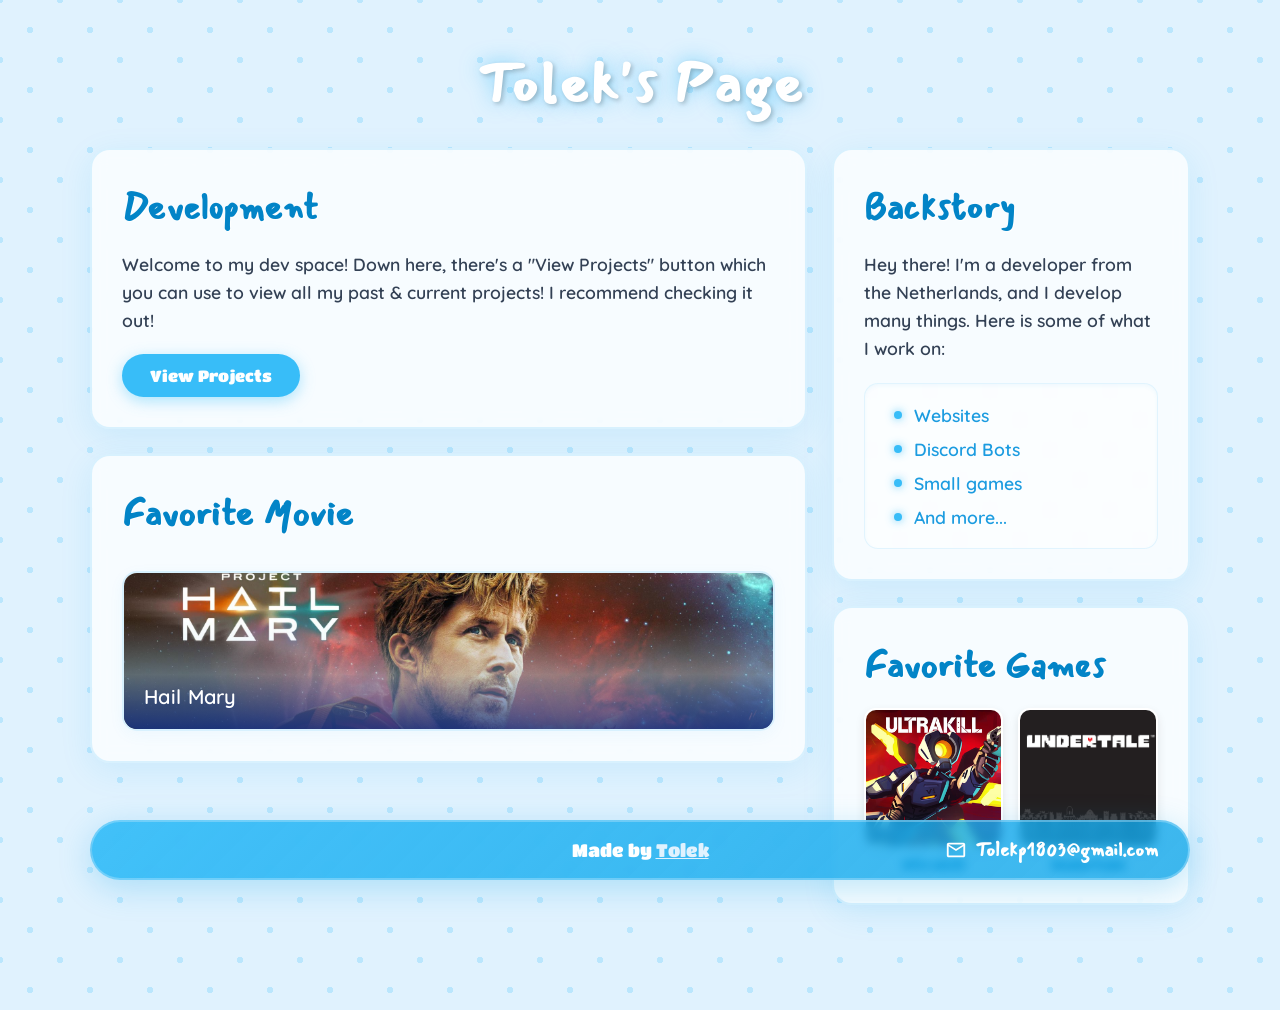
==== index.html @ 04c0edc6 "Publishing version 1 of the website" ====
<!DOCTYPE html>
<html lang="en">
<head>
    <meta charset="UTF-8">
    <meta name="viewport" content="width=device-width, initial-scale=1.0">
    <title>Tolek | Home</title>
    
    <link rel="preconnect" href="https://fonts.googleapis.com">
    <link rel="preconnect" href="https://fonts.gstatic.com" crossorigin>
    <link href="https://fonts.googleapis.com/css2?family=Titan+One&family=Mansalva&family=Quicksand:wght@400;600&display=swap" rel="stylesheet">
    <link rel="icon" type="image/x-icon" href="/assets/images/favicon.ico">
    <link rel="stylesheet" href="assets/stylesheets/styles.css">
</head>
<body>

    <header>
        <h1 class="title">Tolek's Page</h1>
    </header>

    <main class="container">
        
        <div class="main-content">
            <section class="card">
                <h2>Development</h2>
                <p>Welcome to my dev space! Down here, there's a "View Projects" button which you can use to view all my past & current projects! I recommend checking it out!</p>
                <a href="/projects" class="btn-projects">View Projects</a>
            </section>

            <section class="card movies-section">
                <h2>Favorite Movie</h2>
                <div class="movies-banners-list">
                    
                    <div class="gallery-item movie-banner-style">
                        <img style="cursor: default;" src="/assets/images/hailmary.jpg">
                        <div class="gallery-overlay">
                            <span>Hail Mary</span>
                        </div>
                    </div>

                </div>
            </section>
        </div>

        <aside class="sidebar">
            <section class="card">
                <h2>Backstory</h2>
                <p>Hey there! I'm a developer from the Netherlands, and I develop many things. Here is some of what I work on:</p>
                <div class="skills-wrapper">
                    <ul class="skills-list">
                        <li>Websites</li>
                        <li>Discord Bots</li>
                        <li>Small games</li>
                        <li>And more...</li>
                    </ul>
                </div>         
            </section>

            <section class="card games-section">
                <h2>Favorite Games</h2>
                <div class="games-grid">
                    <div class="game-item">
                        <img src="/assets/images/ultrakill.ico" alt="Ultrakill">
                        <a href="https://store.steampowered.com/app/1229490/ULTRAKILL/" class="game-link">Ultrakill</a>
                    </div>
                    <div class="game-item">
                        <img src="/assets/images/undertale.png" alt="Undertale">
                        <a href="https://store.steampowered.com/app/391540/Undertale/" class="game-link">Undertale</a>
                    </div>
                </div>
            </section>
        </aside>

    </main>

    <footer>
        <div class="footer-container">
            <div class="center">
                Made by <a href="https://sophies-portfolio.carrd.co/" target="_blank">Tolek</a>
            </div>
            <div class="right">
                <span class="material-symbols--mail-outline"></span>
                <a class="a-contact" href="mailto:tolekp1803@gmail.com">Tolekp1803@gmail.com</a>
            </div>
        </div>
    </footer>
<audio id="bg-music" loop>
    <source src="/assets/music/peak.mp3" type="audio/mpeg">
</audio>

<script>
document.addEventListener("DOMContentLoaded", () => {
    const music = document.getElementById("bg-music");
    music.volume = 0.5;

    const savedTime = localStorage.getItem("music_timestamp");
    if (savedTime) {
        music.currentTime = parseFloat(savedTime);
    }

    setInterval(() => {
        if (!music.paused) {
            localStorage.setItem("music_timestamp", music.currentTime);
        }
    }, 1000);

    music.play().catch(() => {
        const startAudioOnInteraction = () => {
            music.play();
            document.removeEventListener("click", startAudioOnInteraction);
            document.removeEventListener("keydown", startAudioOnInteraction);
        };

        document.addEventListener("click", startAudioOnInteraction);
        document.addEventListener("keydown", startAudioOnInteraction);
    });

    window.addEventListener("beforeunload", () => {
        localStorage.setItem("music_timestamp", music.currentTime);
    });
});
</script>

</body>
</html>
---- assets/stylesheets/styles.css ----
* {
    box-sizing: border-box;
    margin: 0;
    padding: 0;
    cursor: default;
}


body {
    background-color: #e0f2fe;
    background-image: radial-gradient(#bae6fd 3px, transparent 3px), radial-gradient(#bae6fd 3px, #e0f2fe 3px);
    background-size: 60px 60px;
    background-position: 0 0, 30px 30px;
    font-family: "Quicksand", sans-serif;
    color: #1e3a8a;
    min-height: 100vh;
    display: flex;
    flex-direction: column;
    padding-bottom: 80px;
    animation: floatBackground 1.5s linear infinite;
}

@keyframes floatBackground {
    from { background-position: 0 0, 30px 30px; }
    to { background-position: 60px 60px, 90px 90px; }
}

header {
    position: relative;
    padding: 40px 20px 20px 20px;
    text-align: center;
}

.title {
    font-family: "Mansalva", sans-serif;
    font-size: 3.5rem;
    color: #fff;
    text-shadow: 2px 2px 4px rgba(0, 0, 0, 0.2), 0 0 20px rgba(56, 189, 248, 0.6);
    letter-spacing: 2px;
}

.container {
    max-width: 1100px;
    width: 90%;
    margin: 0 auto;
    display: grid;
    grid-template-columns: 2fr 1fr;
    gap: 25px;
    align-items: start;
}

.card {
    background: rgba(255, 255, 255, 0.75);
    backdrop-filter: blur(8px);
    -webkit-backdrop-filter: blur(8px);
    border: 2px solid rgba(186, 230, 253, 0.5);
    border-radius: 20px;
    padding: 30px;
    margin-bottom: 25px;
    box-shadow: 0 8px 32px 0 rgba(14, 165, 233, 0.1);
    transition: transform 0.3s ease, box-shadow 0.3s ease;
}

.card:hover {
    box-shadow: 0 12px 40px 0 rgba(14, 165, 233, 0.2);
    transform:scale(1.03);
}

.movies-banners-list {
    display: flex;
    flex-direction: column;
    gap: 20px;
    height: auto; 
    margin-top: 15px;
}

.gallery-item.movie-banner-style {
    width: 100%;
    height: 10rem;
    aspect-ratio: 16 / 6;
    border-radius: 15px;
    overflow: hidden;
    position: relative;
    border: 2px solid rgba(186, 230, 253, 0.5);
    box-shadow: 0 4px 15px rgba(14, 165, 233, 0.05);
    cursor: default;
}

.gallery-item.movie-banner-style img {
    width: 100%;
    height: 100%;
    object-fit: cover;
    display: block;
}

.gallery-item.movie-banner-style .gallery-overlay {
    position: absolute;
    bottom: 0;
    left: 0;
    width: 100%;
    height: 70%;
    display: flex;
    align-items: flex-end;
    padding: 20px;
    box-sizing: border-box;
    
    background: linear-gradient(
        to top, 
        rgba(30, 58, 138, 0.85) 0%,    
        rgba(186, 230, 253, 0.4) 50%, 
        transparent 100%                
    );
    
    transition: background 0.3s ease;
}

.gallery-item.movie-banner-style .gallery-overlay span {
    color: #ffffff; 
    font-family: "Quicksand", sans-serif;
    font-size: 1.25rem;
    font-weight: 600;
    text-shadow: 0 2px 4px rgba(30, 58, 138, 0.3);
}
.card h2 {
    font-family: "Mansalva", sans-serif;
    font-size: 2.2rem;
    color: #0284c7;
    margin-bottom: 15px;
    text-shadow: 1px 1px 0px rgba(255, 255, 255, 0.8);
}


.card p {
    line-height: 1.6;
    font-size: 1.1rem;
    color: #334155;
    font-weight: 600;
    margin-bottom: 20px;
}

.skills-wrapper {
    background: rgba(255, 255, 255, 0.45);
    border-radius: 14px;
    padding: 20px 25px;
    border: 1px solid rgba(186, 230, 253, 0.4);
    box-shadow: inset 0 2px 4px rgba(14, 165, 233, 0.05);
    transition: transform 0.2s ease;
}

.skills-wrapper:hover {
    transform: scale(1.05);
}

.skills-list {
    list-style-type: none;
    padding: 0;
    margin: 0;
    display: flex;
    flex-direction: column;
    gap: 12px;
}

.skills-list li {
    font-family: "Quicksand", sans-serif;
    font-size: 1.1rem;
    color: #1c9ce0;
    font-weight: 600;
    position: relative;
    padding-left: 24px;
    transition: color 0.5s ease, transform 0.5s ease;
    cursor: default;
}

.skills-list li:hover {
    color:#1e3a8a;
    transform: scale(1.02);
}

.skills-list li::before {
    content: "";
    position: absolute;
    left: 4px;
    top: 50%;
    transform: translateY(-50%);
    width: 8px;
    height: 8px;
    background-color: #38bdf8;
    border-radius: 50%;
    box-shadow: 0 0 8px rgba(56, 189, 248, 0.8);
}

.main-content .card {
    display: flex;
    flex-direction: column;
}

.btn-projects {
    display: inline-block;
    align-self: flex-start;
    margin-top: auto;
    padding: 12px 28px;
    background-color: #38bdf8;
    color: white;
    font-family: "Titan One", sans-serif;
    font-size: 1rem;
    text-decoration: none;
    border-radius: 50px;
    border: none;
    box-shadow: 0 4px 15px rgba(56, 189, 248, 0.4);
    transition: background-color 0.2s, transform 0.2s, box-shadow 0.2s;
    cursor: pointer;
}

.btn-projects:hover {
    background-color: #0ea5e9;
    transform: scale(1.05);
    box-shadow: 0 6px 20px rgba(56, 189, 248, 0.6);
}
.sidebar {
    display: flex;
    flex-direction: column;
}

.games-grid {
    display: grid;
    grid-template-columns: 1fr 1fr;
    gap: 15px;
    margin-top: 15px;
}

.game-item {
    display: flex;
    flex-direction: column;
    align-items: center;
    gap: 8px;
    transition: transform 0.2s ease;
}

.game-item:hover {
    transform: scale(1.02);
}


.game-item img {
    width: 100%;
    height: 140px;
    object-fit: cover;
    border-radius: 12px;
    box-shadow: 0 4px 10px rgba(0, 0, 0, 0.1);
    border: 2px solid #fff;
}

.game-link {
    font-family: "Titan One", sans-serif;
    font-size: 0.9rem;
    color: #0369a1;
    text-decoration: none;
    transition: text-decoration 0.2s ease;
}

.game-link:hover {
    text-decoration: underline;
}

footer {
    position: fixed;
    bottom: 20px;
    left: 50%;
    transform: translateX(-50%);
    width: 90%;
    max-width: 1100px;
    height: 60px;
    background: linear-gradient(135deg, rgba(56, 189, 248, 0.95) 0%, rgba(14, 165, 233, 0.8) 100%);
    backdrop-filter: blur(5px);
    border-radius: 50px;
    border: 2px solid rgba(186, 230, 253, 0.4);
    box-shadow: 0 8px 32px rgba(14, 165, 233, 0.25);
    z-index: 100;
}


.footer-container {
    position: relative;
    width: 100%;
    height: 100%;
    display: flex;
    justify-content: center;
    align-items: center;
    padding: 0 30px;
    transition: transform 0.3s ease;

}

.center {
    font-family: "Titan One", sans-serif;
    color: #fff;
    font-size: 1.1rem;
}

.center a {
    color: #e0f2fe;
    text-decoration: underline;
    transition: transform, color 0.2s ease;
    cursor: pointer;
}

.center a:hover {
    color: #afe2ff;
    transform:scale(1.05);
}

.right {
    position: absolute;
    right: 30px;
    display: flex;
    align-items: center;
    gap: 8px;
}

a {
    cursor: pointer;
}

.a-contact {
    color: #fff;
    font-family: "Mansalva", sans-serif;
    font-size: 1.2rem;
    text-decoration: none;
    font-weight: bold;
    position: relative;
    display: inline-block;
    cursor: pointer;
}

.a-contact::after {
    content: "";
    position: absolute;
    left: 0;
    bottom: 1px;
    width: 100%;
    height: 6px;
    background-image: url("data:image/svg+xml,%3Csvg xmlns='http://www.w3.org/2000/svg' viewBox='0 0 20 6'%3E%3Cpath d='M0,3 Q5,0 10,3 T20,3' fill='none' stroke='%23fff' stroke-width='2'/%3E%3C/svg%3E");
    background-repeat: repeat-x;
    background-size: 12px 6px;
    opacity: 0;
    transition: opacity 0.3s ease;
}

.a-contact:hover::after {
    opacity: 1;
    transform: translateY(0);
}

.material-symbols--mail-outline {
    display: inline-block;
    width: 22px;
    height: 22px;
    background-color: #fff;
    --svg: url("data:image/svg+xml,%3Csvg xmlns='http://www.w3.org/2000/svg' viewBox='0 0 24 24'%3E%3Cpath fill='%23000' d='M4 20q-.825 0-1.412-.587T2 18V6q0-.825.588-1.412T4 4h16q.825 0 1.413.588T22 6v12q0 .825-.587 1.413T20 20zm8-7L4 8v10h16V8zm0-2l8-5H4zM4 8V6v12z'/%3E%3C/svg%3E");
    -webkit-mask-image: var(--svg);
    mask-image: var(--svg);
    -webkit-mask-repeat: no-repeat;
    mask-repeat: no-repeat;
    -webkit-mask-size: 100% 100%;
    mask-size: 100% 100%;
}

@media (max-width: 768px) {
    .container {
        grid-template-columns: 1fr;
    }
    .main-content .card {
        min-height: auto;
    }
    .btn-projects {
        margin-top: 20px;
    }
    footer {
        position: static;
        transform: none;
        margin: 40px auto 20px auto;
        height: auto;
        padding: 15px;
        border-radius: 20px;
    }
    .footer-container {
        flex-direction: column;
        gap: 10px;
    }
    .right {
        position: static;
    }
    body {
        padding-bottom: 0;
    }
}

.projects-container {
    max-width: 900px;
    width: 90%;
    margin: 0 auto 50px auto;
    display: flex;
    flex-direction: column;
    gap: 35px;
}

.btn-back {
    position: absolute;
    top: 20px;
    left: 20px;
    display: inline-block;
    text-decoration: none;
    padding: 12px 28px;
    background: linear-gradient(135deg, #38bdf8 0%, #0ea5e9 100%);
    color: white;
    font-family: "Titan One", sans-serif;
    font-size: 0.95rem;
    border-radius: 50px;
    border: none;
    box-shadow: 0 4px 15px rgba(56, 189, 248, 0.4);
    transition: background-color 0.2s, transform 0.2s, box-shadow 0.2s;
    cursor: pointer;
}

.btn-back:hover {
    background-color: #0ea5e9;
    transform: scale(1.01);
    box-shadow: 0 6px 20px rgba(56, 189, 248, 0.6);
}

.btn-back:hover {
    background-color: rgba(224, 242, 254, 0.5);
    border-color: #0ea5e9;
    box-shadow: 0 6px 20px rgba(14, 165, 233, 0.3);
}

.project-card {
    background: rgba(255, 255, 255, 0.75);
    backdrop-filter: blur(8px);
    -webkit-backdrop-filter: blur(8px);
    border: 2px solid rgba(186, 230, 253, 0.5);
    border-radius: 20px;
    overflow: hidden;
    box-shadow: 0 8px 32px 0 rgba(14, 165, 233, 0.08);
    transition: transform 0.3s ease, box-shadow 0.3s ease;
}

.project-card:hover {
    transform:scale(1.05);
    box-shadow: 0 12px 40px 0 rgba(14, 165, 233, 0.18);
}

.project-banner {
    width: 100%;
    height: 180px;
    border-bottom: 1px solid rgba(186, 230, 253, 0.4);
}

.project-banner img {
    width: 100%;
    height: 100%;
    object-fit: cover;
    border-radius: 0;
}

.project-body {
    padding: 30px;
}

.project-header {
    display: flex;
    justify-content: space-between;
    align-items: baseline;
    flex-wrap: wrap;
    gap: 10px;
    margin-bottom: 10px;
}

.project-header h2 {
    font-family: "Mansalva", sans-serif;
    font-size: 2.2rem;
    color: #0284c7;
    text-shadow: 1px 1px 0px rgba(255, 255, 255, 0.8);
}

.project-date {
    font-family: "Quicksand", sans-serif;
    font-size: 0.95rem;
    font-weight: 600;
    color: #64748b;
    background: rgba(255, 255, 255, 0.5);
    padding: 4px 12px;
    border-radius: 30px;
    border: 1px solid rgba(186, 230, 253, 0.3);
}

.project-meta {
    display: flex;
    align-items: center;
    gap: 12px;
    margin-bottom: 18px;
    flex-wrap: wrap;
}

.project-meta .tag {
    font-family: "Quicksand", sans-serif;
    font-size: 0.85rem;
    font-weight: 600;
    color: #0369a1;
    background-color: #e0f2fe;
    padding: 4px 10px;
    border-radius: 6px;
    border: 1.5px solid #007ec2;}

.project-link {
    font-family: "Titan One", sans-serif;
    font-size: 0.85rem;
    color: #38bdf8;
    text-decoration: none;
    transition: color 0.2s;
}

.closed-project-link {
    font-family: "Titan One", sans-serif;
    font-size: 0.85rem;
    color: #88a7b4;
    text-decoration: none;
    transition: color 0.2s;
}

.project-link:hover {
    color: #0ea5e9;
    text-decoration: underline;
}

.project-info p {
    line-height: 1.6;
    font-size: 1.05rem;
    color: #334155;
    font-weight: 600;
    margin-bottom: 22px;
}

.project-gallery {
    display: grid;
    grid-template-columns: repeat(auto-fit, minmax(180px, 1fr));
    gap: 15px;
    margin-top: 15px;
    
}

.gallery-item {
    position: relative;
    width: 100%;
    height: 120px;
    border-radius: 10px;
    overflow: hidden;
    box-shadow: 0 3px 8px rgba(0, 0, 0, 0.08);
    border: 2px solid #fff;
    transition: transform 0.2s ease;
    cursor: pointer;    
}

.gallery-item:hover {
    transform: scale(1.02);
}

.gallery-item img {
    width: 100%;
    height: 100%;
    object-fit: cover;
    cursor: pointer;
}


.gallery-overlay {
    position: absolute;
    bottom: 0;
    left: 0;
    width: 100%;
    height: 40%; 
    background: linear-gradient(to top, rgba(2, 132, 199, 0.75) 0%, rgba(2, 132, 199, 0) 100%);
    display: flex;
    align-items: flex-end;
    padding: 8px 12px;
    pointer-events: none;
    cursor: pointer;
}

.gallery-overlay span {
    color: #ffffff;
    font-family: "Quicksand", sans-serif;
    font-size: 0.75rem;
    font-weight: 600;
    letter-spacing: 0.3px;
    text-shadow: 1px 1px 2px rgba(0, 0, 0, 0.4);
    white-space: nowrap;
    overflow: hidden;
    text-overflow: ellipsis;
    width: 100%;
}

@media (max-width: 600px) {
    .project-header {
        flex-direction: column;
        align-items: flex-start;
        gap: 5px;
    }
    .project-banner {
        height: 120px;
    }
    .project-body {
        padding: 20px;
    }
}

.modal {
    display: none;
    position: fixed;
    z-index: 2000;
    top: 0;
    left: 0;
    width: 100%;
    height: 100%;
    background-color: rgba(30, 58, 138, 0.4);
    backdrop-filter: blur(12px);
    -webkit-backdrop-filter: blur(12px);
    justify-content: center;
    align-items: center;
    opacity: 0;
    transition: opacity 0.3s ease;
}

.modal.show {
    display: flex;
    opacity: 1;
    cursor: pointer;
}

.modal-content-wrapper {
    background: rgba(255, 255, 255, 0.88);
    border: 3px solid #bae6fd;
    border-radius: 24px;
    padding: 24px;
    max-width: 650px;
    width: 85%;
    max-height: 85%;
    box-shadow: 0 20px 50px rgba(14, 165, 233, 0.25);
    display: flex;
    flex-direction: column;
    align-items: center;
    transform: scale(0.9);
    transition: transform 0.3s ease;
}

.modal.show .modal-content-wrapper {
    transform: scale(1);
}

.modal-img {
    max-width: 100%;
    max-height: 55vh;
    object-fit: contain;
    border-radius: 14px;
    border: 2px solid #fff;
    box-shadow: 0 4px 12px rgba(0, 0, 0, 0.05);
}

.modal-title {
    margin-top: 18px;
    font-family: "Mansalva", sans-serif;
    color: #0284c7;
    font-size: 1.9rem;
    text-align: center;
    text-shadow: 1px 1px 0px rgba(255, 255, 255, 0.8);
}

.modal-description {
    margin-top: 8px;
    font-family: "Quicksand", sans-serif;
    color: #475569;
    font-size: 0.95rem;
    font-weight: 600;
    line-height: 1.5;
    text-align: center;
    max-width: 500px;
}

.modal-close {
    position: absolute;
    top: 25px;
    right: 35px;
    color: #fff;
    font-family: "Titan One", sans-serif;
    font-size: 40px;
    font-weight: bold;
    cursor: pointer;
    transition: color 0.2s, transform 0.2s;
    user-select: none;
}

.modal-close:hover {
    color: #bae6fd;
    transform: scale(1.1);
}

@media (max-width: 768px) {
    .modal-content-wrapper {
        width: 90%;
        max-width: 100%;
        padding: 16px;
    }
    .modal-title {
        font-size: 1.5rem;
        margin-top: 12px;
    }
    .modal-description {
        font-size: 0.85rem;
    }
    .modal-close {
        top: 15px;
        right: 25px;
    }
}

.smallsub {
    font-size: 0.8rem;
}

.project-info .p-intro {
    color: #1e3a8a;
    font-size: 1.1rem;
}

.project-info .p-highlight {
    color: #334155; 
    line-height: 1.8;
}

.project-info .p-details {
    color: #475569;
    letter-spacing: 0.2px;
}
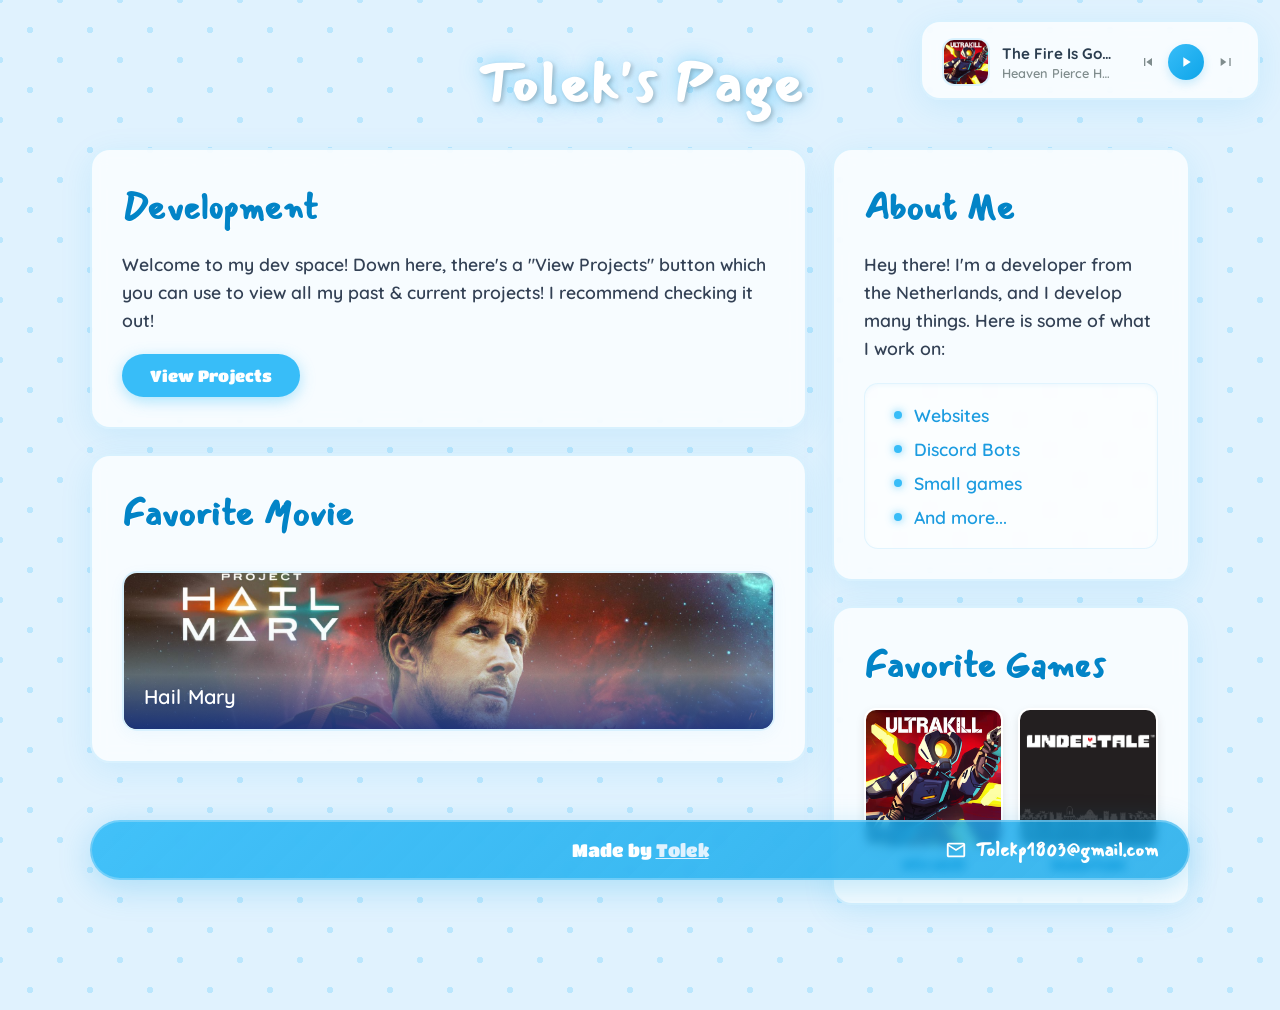
==== commit 865449b0: "added a functioning music player, that allows the user to change the volume and timestamp of the son" ====
--- a/index.html
+++ b/index.html
@@ -8,11 +8,54 @@
     <link rel="preconnect" href="https://fonts.googleapis.com">
     <link rel="preconnect" href="https://fonts.gstatic.com" crossorigin>
     <link href="https://fonts.googleapis.com/css2?family=Titan+One&family=Mansalva&family=Quicksand:wght@400;600&display=swap" rel="stylesheet">
-    <link rel="icon" type="image/x-icon" href="/assets/images/favicon.ico">
-    <link rel="stylesheet" href="assets/stylesheets/styles.css">
+    <link rel="icon" type="image/x-icon" href="./assets/images/favicon.ico">
+    <link rel="stylesheet" href="./assets/stylesheets/styles.css">
 </head>
 <body>
+<div class="top-right-player-trigger">
+    <section class="spotify-row mini-player">
+        <div class="row-left">
+            <div class="row-artwork">
+                <img src="./assets/images/ultrakill.ico" alt="Track Cover" id="track-art" onerror="this.src='./assets/images/empty.png'">
+            </div>
+            <div class="row-meta">
+                <h3 class="row-title">The Fire Is Gone</h3>
+                <p class="row-artist">Heaven Pierce Her</p>
+            </div>
+        </div>
 
+        <div class="row-controls">
+            <button class="row-btn" id="action-prev" aria-label="Previous Track">
+                <svg viewBox="0 0 24 24"><path d="M6 6h2v12H6zm3.5 6l8.5 6V6z"/></svg>
+            </button>
+            
+            <button class="row-btn row-btn-main" id="action-play" aria-label="Play / Pause">
+                <svg class="icon-play" viewBox="0 0 24 24"><path d="M8 5v14l11-7z"/></svg>
+                <svg class="icon-pause" viewBox="0 0 24 24" style="display:none;"><path d="M6 19h4V5H6zm8-14v14h4V5z"/></svg>
+            </button>
+            
+            <button class="row-btn" id="action-next" aria-label="Next Track">
+                <svg viewBox="0 0 24 24"><path d="M15.5 12L7 6v12zm4.5-6h2v12h-2z"/></svg>
+            </button>
+        </div>
+
+        <div class="player-expanded-drawer">
+            <div class="timeline-container">
+                <span class="time-text" id="time-current">0:00</span>
+                <input type="range" class="player-slider timeline-slider" id="track-timeline" min="0" value="0" step="0.1">
+                <span class="time-text" id="time-remaining">-0:00</span>
+            </div>
+            <div class="volume-container">
+                <svg class="volume-icon" viewBox="0 0 24 24"><path d="M3 9v6h4l5 5V4L7 9H3zm13.5 3c0-1.77-1.02-3.29-2.5-4.03v8.05c1.48-.73 2.5-2.25 2.5-4.02zM14 3.23v2.06c2.89.86 5 3.54 5 6.71s-2.11 5.85-5 6.71v2.06c4.01-.91 7-4.49 7-8.77s-2.99-7.86-7-8.77z"/></svg>
+                <input type="range" class="player-slider volume-slider" id="volume-control" min="0" max="1" step="0.01" value="0.4">
+            </div>
+        </div>
+    </section>
+</div>
+
+<audio id="bg-music" loop>
+    <source src="./assets/music/peak.mp3" type="audio/mpeg">
+</audio>
     <header>
         <h1 class="title">Tolek's Page</h1>
     </header>
@@ -23,7 +66,7 @@
             <section class="card">
                 <h2>Development</h2>
                 <p>Welcome to my dev space! Down here, there's a "View Projects" button which you can use to view all my past & current projects! I recommend checking it out!</p>
-                <a href="/projects" class="btn-projects">View Projects</a>
+                <a href="./projects" class="btn-projects">View Projects</a>
             </section>
 
             <section class="card movies-section">
@@ -31,19 +74,22 @@
                 <div class="movies-banners-list">
                     
                     <div class="gallery-item movie-banner-style">
-                        <img style="cursor: default;" src="/assets/images/hailmary.jpg">
+                        <img style="cursor: default;" src="./assets/images/hailmary.jpg">
                         <div class="gallery-overlay">
                             <span>Hail Mary</span>
                         </div>
                     </div>
 
                 </div>
+                
             </section>
         </div>
+        
+
 
         <aside class="sidebar">
             <section class="card">
-                <h2>Backstory</h2>
+                <h2>About Me</h2>
                 <p>Hey there! I'm a developer from the Netherlands, and I develop many things. Here is some of what I work on:</p>
                 <div class="skills-wrapper">
                     <ul class="skills-list">
@@ -59,15 +105,17 @@
                 <h2>Favorite Games</h2>
                 <div class="games-grid">
                     <div class="game-item">
-                        <img src="/assets/images/ultrakill.ico" alt="Ultrakill">
+                        <img src="./assets/images/ultrakill.ico" alt="Ultrakill">
                         <a href="https://store.steampowered.com/app/1229490/ULTRAKILL/" class="game-link">Ultrakill</a>
                     </div>
                     <div class="game-item">
-                        <img src="/assets/images/undertale.png" alt="Undertale">
+                        <img src="./assets/images/undertale.png" alt="Undertale">
                         <a href="https://store.steampowered.com/app/391540/Undertale/" class="game-link">Undertale</a>
                     </div>
                 </div>
+                
             </section>
+            
         </aside>
 
     </main>
@@ -83,42 +131,7 @@
             </div>
         </div>
     </footer>
-<audio id="bg-music" loop>
-    <source src="/assets/music/peak.mp3" type="audio/mpeg">
-</audio>
 
-<script>
-document.addEventListener("DOMContentLoaded", () => {
-    const music = document.getElementById("bg-music");
-    music.volume = 0.5;
-
-    const savedTime = localStorage.getItem("music_timestamp");
-    if (savedTime) {
-        music.currentTime = parseFloat(savedTime);
-    }
-
-    setInterval(() => {
-        if (!music.paused) {
-            localStorage.setItem("music_timestamp", music.currentTime);
-        }
-    }, 1000);
-
-    music.play().catch(() => {
-        const startAudioOnInteraction = () => {
-            music.play();
-            document.removeEventListener("click", startAudioOnInteraction);
-            document.removeEventListener("keydown", startAudioOnInteraction);
-        };
-
-        document.addEventListener("click", startAudioOnInteraction);
-        document.addEventListener("keydown", startAudioOnInteraction);
-    });
-
-    window.addEventListener("beforeunload", () => {
-        localStorage.setItem("music_timestamp", music.currentTime);
-    });
-});
-</script>
-
+<script src="./assets/js/script.js"></script>
 </body>
 </html>
--- a/assets/stylesheets/styles.css
+++ b/assets/stylesheets/styles.css
@@ -3,6 +3,248 @@
     margin: 0;
     padding: 0;
     cursor: default;
+}
+
+.top-right-player-trigger {
+    position: fixed;
+    top: 20px;
+    right: 20px;
+    z-index: 9999;
+    padding-bottom: 20px;
+}
+
+.spotify-row.mini-player {
+    display: flex;
+    align-items: center;
+    gap: 16px;
+    padding: 16px 20px;
+    background: rgba(255, 255, 255, 0.75);
+    backdrop-filter: blur(8px);
+    -webkit-backdrop-filter: blur(8px);
+    border: 2px solid rgba(186, 230, 253, 0.5);
+    border-radius: 20px;
+    box-shadow: 0 8px 32px 0 rgba(14, 165, 233, 0.1);
+    width: 340px;
+    height: 80px;
+    box-sizing: border-box;
+    transition: all 0.3s ease, height 0.4s cubic-bezier(0.16, 1, 0.3, 1);
+    overflow: hidden;
+    flex-direction: row;
+    flex-wrap: wrap;
+}
+
+.top-right-player-trigger:hover .spotify-row.mini-player {
+    height: 165px;
+    transform: translateY(-2px);
+    box-shadow: 0 12px 38px 0 rgba(14, 165, 233, 0.2);
+    border-color: rgba(186, 230, 253, 0.8);
+}
+
+.row-left {
+    display: flex;
+    align-items: center;
+    gap: 12px;
+    width: 170px;
+    min-width: 0;
+}
+
+.row-artwork {
+    width: 48px;
+    height: 48px;
+    border-radius: 12px;
+    overflow: hidden;
+    flex-shrink: 0;
+    border: 2px solid rgba(186, 230, 253, 0.5);
+    background: rgba(255, 255, 255, 0.5);
+    transition: border-color 0.3s ease;
+}
+
+.top-right-player-trigger:hover .row-artwork {
+    border-color: rgba(14, 165, 233, 0.4);
+}
+
+.row-artwork img {
+    width: 100%;
+    height: 100%;
+    object-fit: cover;
+    display: block;
+}
+
+.row-meta {
+    display: flex;
+    flex-direction: column;
+    gap: 2px;
+    min-width: 0;
+}
+
+.row-title {
+    font-family: "Quicksand", sans-serif;
+    font-size: 0.95rem;
+    font-weight: 700;
+    color: #2c3e50;
+    margin: 0;
+    white-space: nowrap;
+    overflow: hidden;
+    text-overflow: ellipsis;
+}
+
+.row-artist {
+    font-family: "Quicksand", sans-serif;
+    font-size: 0.8rem;
+    font-weight: 600;
+    color: #7f8c8d;
+    margin: 0;
+    white-space: nowrap;
+    overflow: hidden;
+    text-overflow: ellipsis;
+}
+
+.row-controls {
+    display: flex;
+    align-items: center;
+    gap: 6px;
+    flex-shrink: 0;
+    margin-left: auto;
+}
+
+.row-btn {
+    background: transparent;
+    border: none;
+    cursor: pointer;
+    padding: 6px;
+    display: flex;
+    align-items: center;
+    justify-content: center;
+    border-radius: 50%;
+    transition: transform 0.2s ease;
+}
+
+.row-btn svg {
+    width: 16px;
+    height: 16px;
+    fill: #7f8c8d;
+    transition: fill 0.2s ease;
+}
+
+.row-btn:hover svg {
+    fill: #0ea5e9;
+}
+
+.row-btn-main {
+    width: 36px;
+    height: 36px;
+    background: linear-gradient(135deg, #38bdf8 0%, #0ea5e9 100%);
+    box-shadow: 0 4px 10px rgba(14, 165, 233, 0.2);
+}
+
+.row-btn-main svg {
+    width: 16px;
+    height: 16px;
+    fill: #ffffff;
+}
+
+.row-btn-main:hover {
+    transform: scale(1.08);
+    background: linear-gradient(135deg, #0ea5e9 0%, #0284c7 100%);
+    box-shadow: 0 4px 14px rgba(14, 165, 233, 0.35);
+}
+
+.row-btn-main:hover svg {
+    fill: #ffffff;
+}
+
+.player-expanded-drawer {
+    width: 100%;
+    display: flex;
+    flex-direction: column;
+    gap: 12px;
+    padding-top: 12px;
+    border-top: 1px dashed rgba(186, 230, 253, 0.4);
+    opacity: 0;
+    pointer-events: none;
+    transition: opacity 0.2s ease;
+}
+
+.top-right-player-trigger:hover .player-expanded-drawer {
+    opacity: 1;
+    pointer-events: auto;
+    transition: opacity 0.3s ease 0.1s;
+}
+
+.timeline-container, .volume-container {
+    display: flex;
+    align-items: center;
+    gap: 10px;
+    width: 100%;
+}
+
+.time-text {
+    font-family: "Quicksand", sans-serif;
+    font-size: 0.75rem;
+    font-weight: 600;
+    color: #7f8c8d;
+    min-width: 32px;
+}
+
+#time-remaining {
+    text-align: right;
+}
+
+.volume-icon {
+    width: 16px;
+    height: 16px;
+    fill: #7f8c8d;
+    flex-shrink: 0;
+}
+
+.player-slider {
+    -webkit-appearance: none;
+    appearance: none;
+    flex: 1;
+    height: 6px;
+    border-radius: 3px;
+    background: rgba(14, 165, 233, 0.1);
+    outline: none;
+    cursor: pointer;
+}
+
+.player-slider::-webkit-slider-runnable-track {
+    width: 100%;
+    height: 6px;
+    cursor: pointer;
+    background: rgba(14, 165, 233, 0.1);
+    border-radius: 3px;
+}
+
+.player-slider::-webkit-slider-thumb {
+    height: 12px;
+    width: 12px;
+    border-radius: 50%;
+    background: #38bdf8;
+    cursor: pointer;
+    -webkit-appearance: none;
+    margin-top: -3px;
+    transition: transform 0.1s ease, background-color 0.1s ease;
+}
+
+.player-slider:hover::-webkit-slider-thumb {
+    transform: scale(1.2);
+    background: #0ea5e9;
+}
+
+.player-slider::-moz-range-thumb {
+    height: 12px;
+    width: 12px;
+    border: none;
+    border-radius: 50%;
+    background: #38bdf8;
+    cursor: pointer;
+    transition: transform 0.1s ease, background-color 0.1s ease;
+}
+
+.player-slider:hover::-moz-range-thumb {
+    transform: scale(1.2);
+    background: #0ea5e9;
 }
 
 
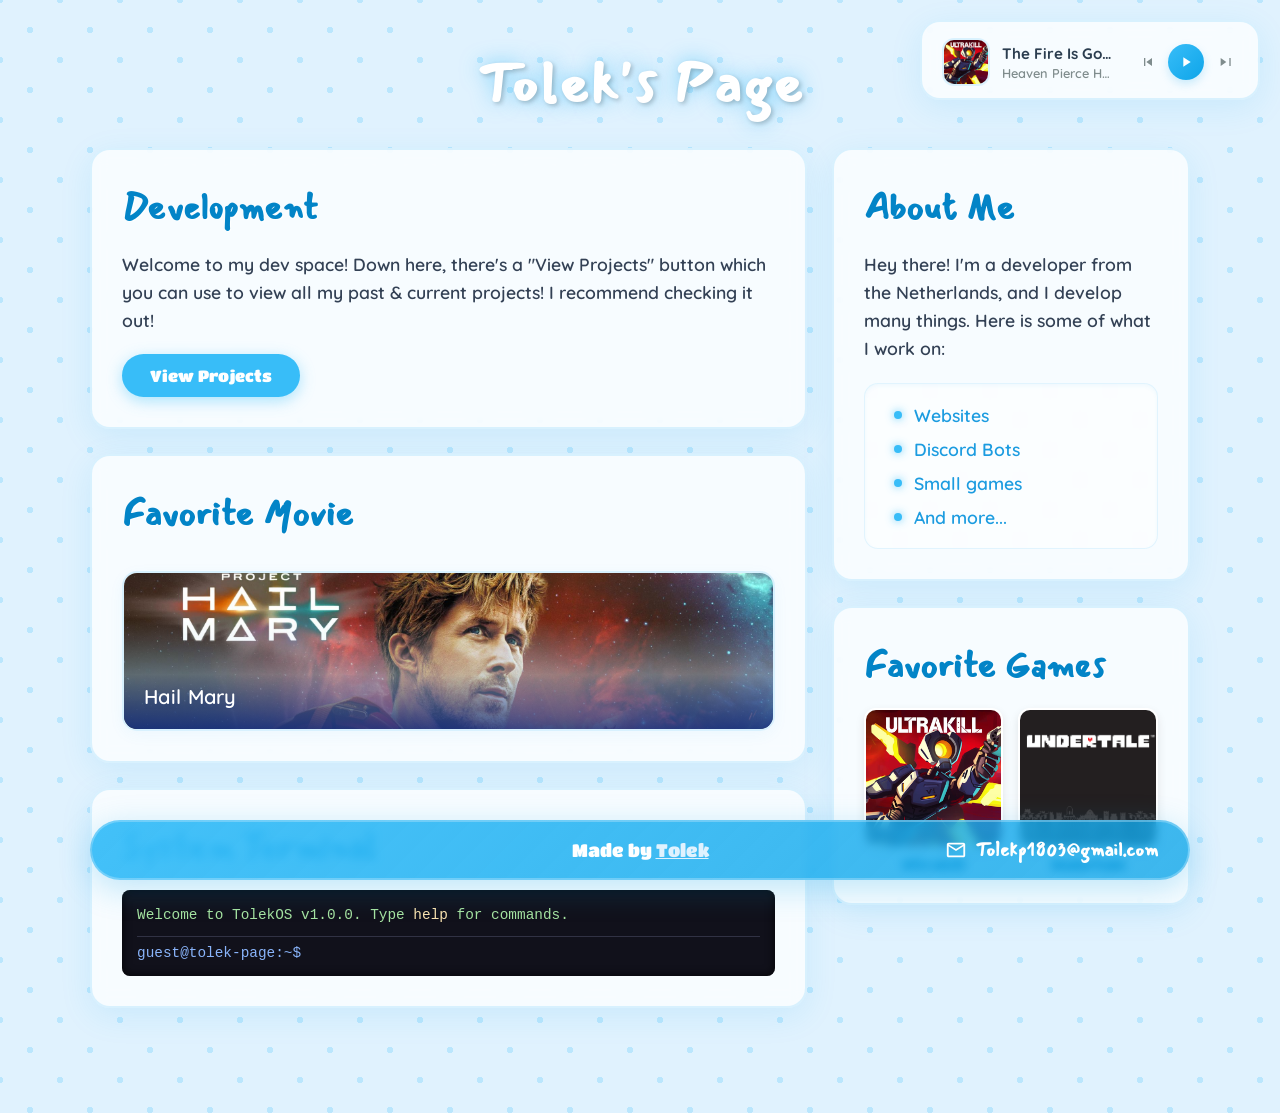
==== commit bda46051: "added a functioning terminal with some base commands, configurable." ====
--- a/index.html
+++ b/index.html
@@ -12,6 +12,7 @@
     <link rel="stylesheet" href="./assets/stylesheets/styles.css">
 </head>
 <body>
+    
 <div class="top-right-player-trigger">
     <section class="spotify-row mini-player">
         <div class="row-left">
@@ -56,6 +57,7 @@
 <audio id="bg-music" loop>
     <source src="./assets/music/peak.mp3" type="audio/mpeg">
 </audio>
+
     <header>
         <h1 class="title">Tolek's Page</h1>
     </header>
@@ -72,20 +74,27 @@
             <section class="card movies-section">
                 <h2>Favorite Movie</h2>
                 <div class="movies-banners-list">
-                    
                     <div class="gallery-item movie-banner-style">
                         <img style="cursor: default;" src="./assets/images/hailmary.jpg">
                         <div class="gallery-overlay">
                             <span>Hail Mary</span>
                         </div>
                     </div>
-
                 </div>
-                
+            </section>
+<section class="card terminal-section">
+                <h2>System Terminal</h2>
+                <div class="terminal-body">
+                    <div class="terminal-output" id="term-output">
+                        <div>Welcome to TolekOS v1.0.0. Type <span class="term-highlight">help</span> for commands.</div>
+                    </div>
+                    <div class="terminal-input-row">
+                        <span class="terminal-prompt">guest@tolek-page:~$</span>
+                        <input type="text" id="term-input" autocomplete="off" autofocus spellcheck="false">
+                    </div>
+                </div>
             </section>
         </div>
-        
-
 
         <aside class="sidebar">
             <section class="card">
@@ -113,9 +122,7 @@
                         <a href="https://store.steampowered.com/app/391540/Undertale/" class="game-link">Undertale</a>
                     </div>
                 </div>
-                
             </section>
-            
         </aside>
 
     </main>
--- a/assets/stylesheets/styles.css
+++ b/assets/stylesheets/styles.css
@@ -982,4 +982,66 @@
 .project-info .p-details {
     color: #475569;
     letter-spacing: 0.2px;
+}
+
+.terminal-section {
+    margin-top: 20px;
+}
+
+.terminal-body {
+    background-color: #11111b;
+    border-radius: 8px;
+    padding: 15px;
+    font-family: 'Courier New', Courier, monospace;
+    color: #a6e3a1;
+    text-align: left;
+    box-shadow: inset 0 0 10px rgba(0, 0, 0, 0.8);
+}
+
+.terminal-output {
+    max-height: 200px;
+    overflow-y: auto;
+    margin-bottom: 10px;
+    font-size: 0.9rem;
+    line-height: 1.4;
+}
+
+.terminal-output::-webkit-scrollbar {
+    width: 6px;
+}
+.terminal-output::-webkit-scrollbar-thumb {
+    background: #313244;
+    border-radius: 4px;
+}
+
+.terminal-input-row {
+    display: flex;
+    align-items: center;
+    border-top: 1px solid #313244;
+    padding-top: 8px;
+}
+
+.terminal-prompt {
+    color: #89b4fa;
+    margin-right: 8px;
+    white-space: nowrap;
+    font-size: 0.9rem;
+}
+
+#term-input {
+    background: transparent;
+    border: none;
+    outline: none;
+    color: #cdd6f4;
+    font-family: inherit;
+    font-size: 0.9rem;
+    width: 100%;
+}
+
+.term-highlight {
+    color: #f9e2af;
+}
+
+.term-error {
+    color: #f38ba8;
 }
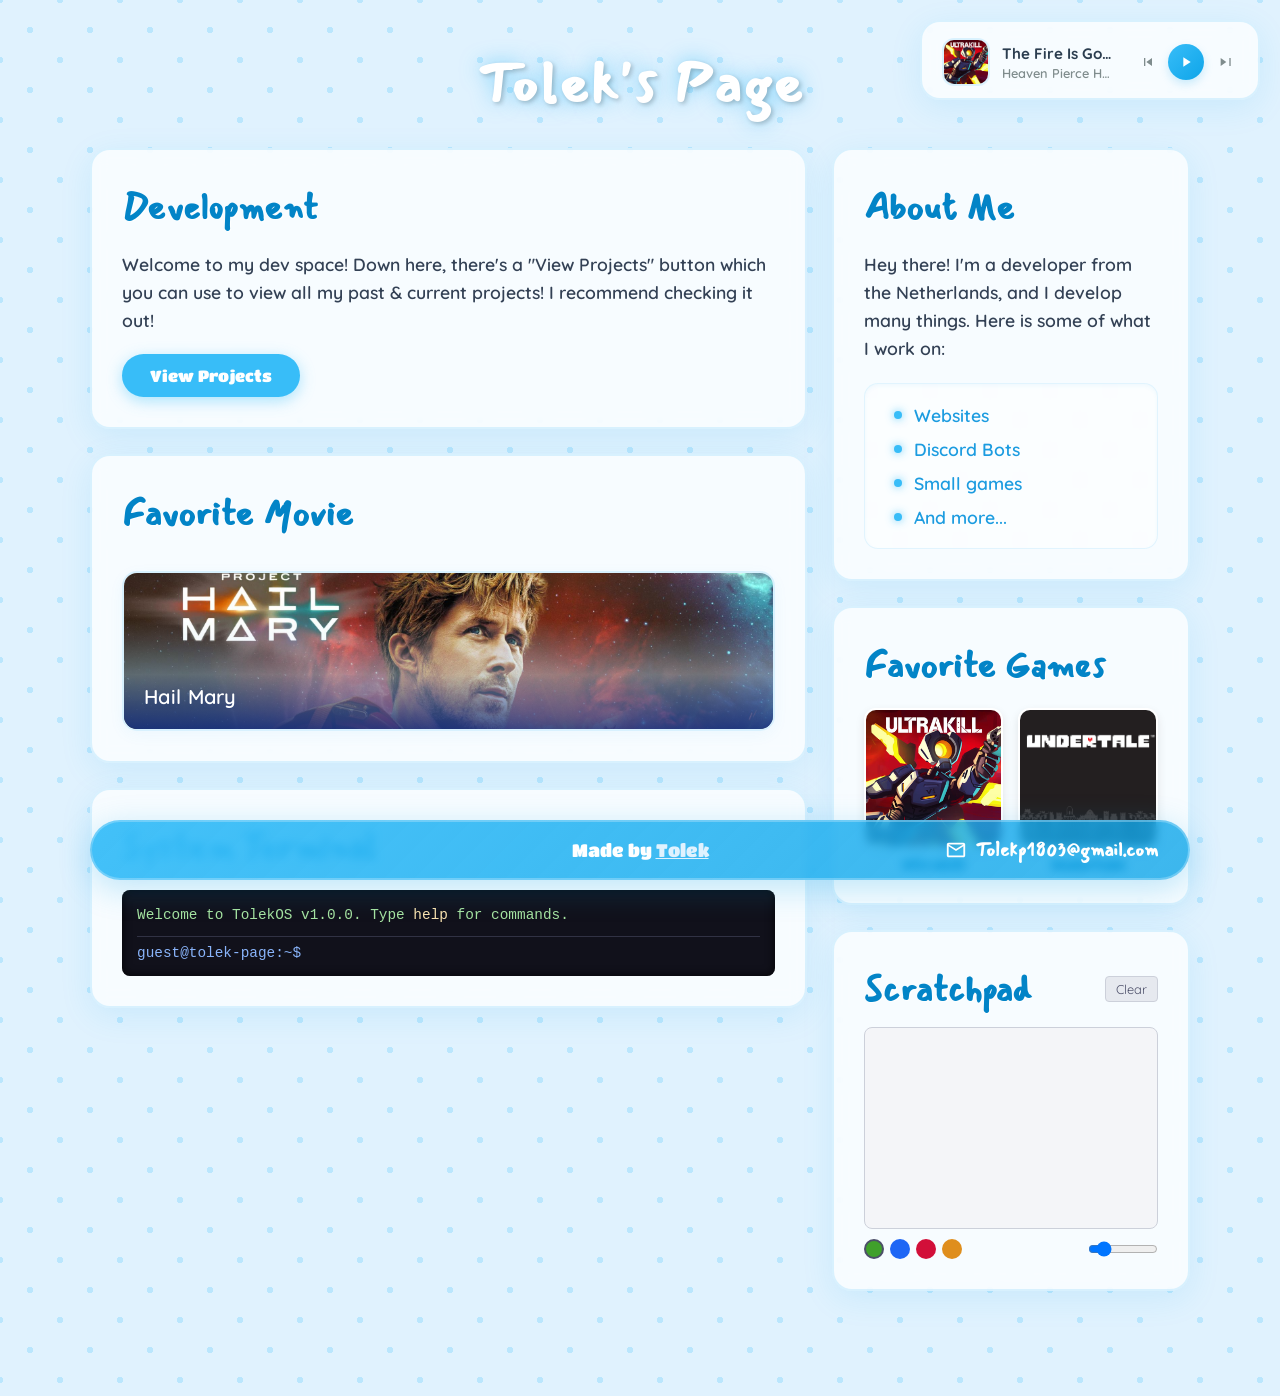
==== commit 146cfe46: "added a scratching pad & updated the README" ====
--- a/index.html
+++ b/index.html
@@ -82,6 +82,7 @@
                     </div>
                 </div>
             </section>
+            
 <section class="card terminal-section">
                 <h2>System Terminal</h2>
                 <div class="terminal-body">
@@ -96,35 +97,55 @@
             </section>
         </div>
 
-        <aside class="sidebar">
-            <section class="card">
-                <h2>About Me</h2>
-                <p>Hey there! I'm a developer from the Netherlands, and I develop many things. Here is some of what I work on:</p>
-                <div class="skills-wrapper">
-                    <ul class="skills-list">
-                        <li>Websites</li>
-                        <li>Discord Bots</li>
-                        <li>Small games</li>
-                        <li>And more...</li>
-                    </ul>
-                </div>         
-            </section>
+<aside class="sidebar">
+    <section class="card">
+        <h2>About Me</h2>
+        <p>Hey there! I'm a developer from the Netherlands, and I develop many things. Here is some of what I work on:</p>
+        <div class="skills-wrapper">
+            <ul class="skills-list">
+                <li>Websites</li>
+                <li>Discord Bots</li>
+                <li>Small games</li>
+                <li>And more...</li>
+            </ul>
+        </div>         
+    </section>
 
-            <section class="card games-section">
-                <h2>Favorite Games</h2>
-                <div class="games-grid">
-                    <div class="game-item">
-                        <img src="./assets/images/ultrakill.ico" alt="Ultrakill">
-                        <a href="https://store.steampowered.com/app/1229490/ULTRAKILL/" class="game-link">Ultrakill</a>
-                    </div>
-                    <div class="game-item">
-                        <img src="./assets/images/undertale.png" alt="Undertale">
-                        <a href="https://store.steampowered.com/app/391540/Undertale/" class="game-link">Undertale</a>
-                    </div>
-                </div>
-            </section>
-        </aside>
+    <section class="card games-section">
+        <h2>Favorite Games</h2>
+        <div class="games-grid">
+            <div class="game-item">
+                <img src="./assets/images/ultrakill.ico" alt="Ultrakill">
+                <a href="https://store.steampowered.com/app/1229490/ULTRAKILL/" class="game-link">Ultrakill</a>
+            </div>
+            <div class="game-item">
+                <img src="./assets/images/undertale.png" alt="Undertale">
+                <a href="https://store.steampowered.com/app/391540/Undertale/" class="game-link">Undertale</a>
+            </div>
+        </div>
+    </section>
 
+    <section class="card canvas-section">
+        <div class="canvas-header">
+            <h2>Scratchpad</h2>
+            <button id="canvas-clear">Clear</button>
+        </div>
+        
+        <div class="canvas-container">
+            <canvas id="sidebar-canvas"></canvas>
+        </div>
+
+        <div class="canvas-controls">
+            <div class="color-palette">
+                <button class="color-picker picker-green" data-color="#40a02b"></button>
+                <button class="color-picker picker-blue" data-color="#1e66f5"></button>
+                <button class="color-picker picker-red" data-color="#d20f39"></button>
+                <button class="color-picker picker-yellow" data-color="#df8e1d"></button>
+            </div>
+            <input type="range" id="canvas-weight" min="2" max="16" value="4">
+        </div>
+    </section>
+</aside>
     </main>
 
     <footer>
--- a/assets/stylesheets/styles.css
+++ b/assets/stylesheets/styles.css
@@ -1044,4 +1044,106 @@
 
 .term-error {
     color: #f38ba8;
+}
+
+.canvas-header {
+    display: flex;
+    justify-content: space-between;
+    align-items: center;
+    margin-bottom: 10px;
+}
+
+.canvas-header h2 {
+    margin: 0;
+}
+
+#canvas-clear {
+    padding: 4px 10px;
+    background-color: #e6e9ef;
+    color: #4c4f69;
+    border: 1px solid #ccd0da;
+    border-radius: 4px;
+    cursor: pointer;
+    font-size: 0.8rem;
+    font-family: inherit;
+    transition: background-color 0.2s ease, border-color 0.2s ease;
+}
+
+#canvas-clear:hover {
+    background-color: #ccd0da;
+    border-color: #bcc0cc;
+}
+
+.canvas-container {
+    position: relative;
+    width: 100%;
+    background-color: #f4f5f8;
+    border-radius: 8px;
+    border: 1px solid #ccd0da;
+    overflow: hidden;
+    line-height: 0;
+}
+
+#sidebar-canvas {
+    display: block;
+    width: 100%;
+    height: 200px;
+    cursor: crosshair;
+    image-rendering: -moz-crisp-edges;
+    image-rendering: -webkit-crisp-edges;
+    image-rendering: pixelated;
+    image-rendering: crisp-edges;
+}
+
+.canvas-controls {
+    display: flex;
+    justify-content: space-between;
+    align-items: center;
+    margin-top: 10px;
+    gap: 8px;
+}
+
+.color-palette {
+    display: flex;
+    gap: 6px;
+}
+
+.color-picker {
+    width: 20px;
+    height: 20px;
+    border-radius: 50%;
+    cursor: pointer;
+    padding: 0;
+    margin: 0;
+    transition: transform 0.1s ease;
+}
+
+.color-picker:hover {
+    transform: scale(1.1);
+}
+
+.picker-green {
+    background-color: #40a02b;
+    border: 2px solid #4c4f69;
+}
+
+.picker-blue {
+    background-color: #1e66f5;
+    border: 2px solid transparent;
+}
+
+.picker-red {
+    background-color: #d20f39;
+    border: 2px solid transparent;
+}
+
+.picker-yellow {
+    background-color: #df8e1d;
+    border: 2px solid transparent;
+}
+
+#canvas-weight {
+    width: 70px;
+    cursor: pointer;
+    margin: 0;
 }
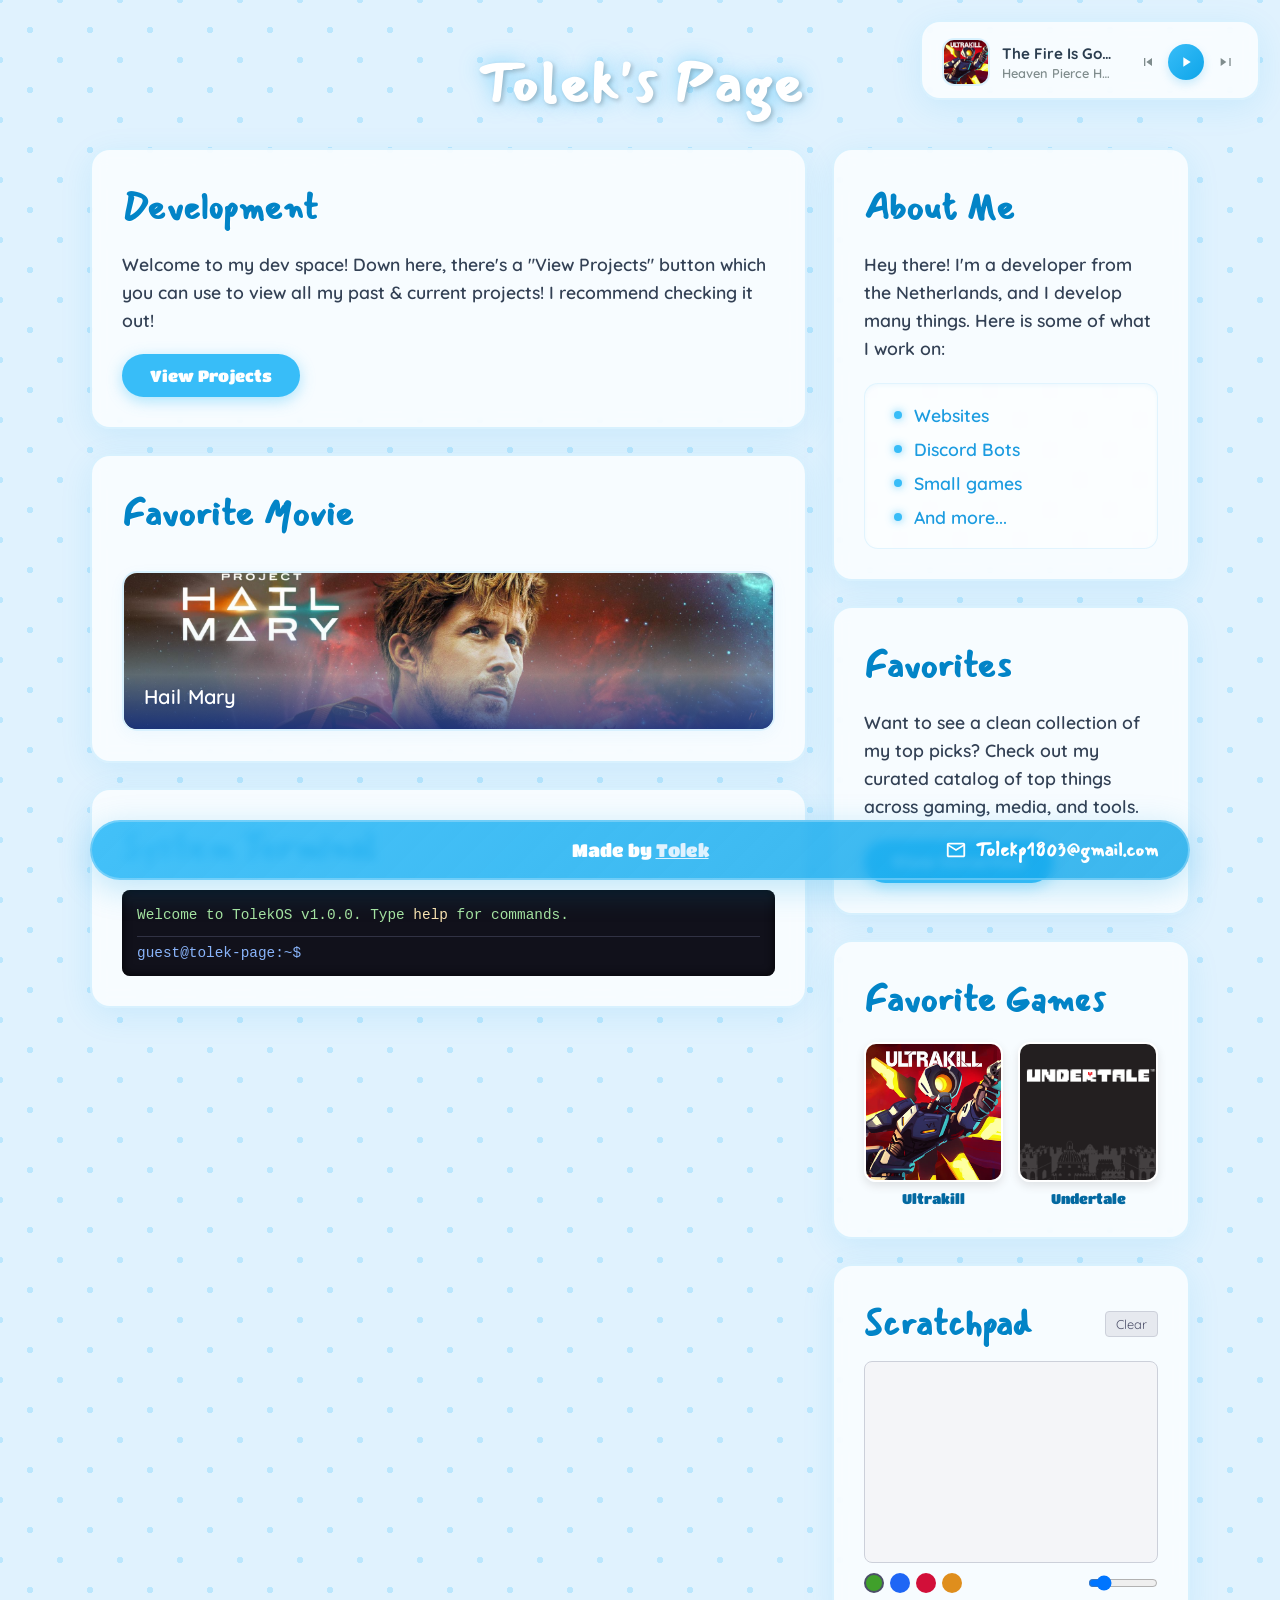
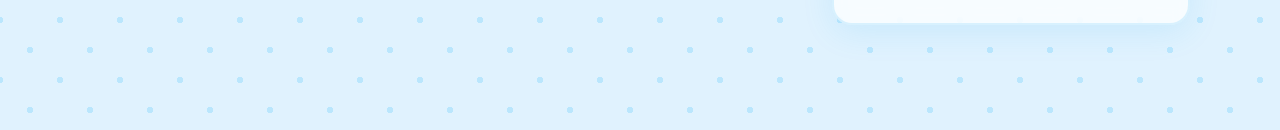
==== commit 2d0ad536: "added a favorites page" ====
--- a/index.html
+++ b/index.html
@@ -83,7 +83,7 @@
                 </div>
             </section>
             
-<section class="card terminal-section">
+            <section class="card terminal-section">
                 <h2>System Terminal</h2>
                 <div class="terminal-body">
                     <div class="terminal-output" id="term-output">
@@ -97,55 +97,61 @@
             </section>
         </div>
 
-<aside class="sidebar">
-    <section class="card">
-        <h2>About Me</h2>
-        <p>Hey there! I'm a developer from the Netherlands, and I develop many things. Here is some of what I work on:</p>
-        <div class="skills-wrapper">
-            <ul class="skills-list">
-                <li>Websites</li>
-                <li>Discord Bots</li>
-                <li>Small games</li>
-                <li>And more...</li>
-            </ul>
-        </div>         
-    </section>
+        <aside class="sidebar">
+            <section class="card">
+                <h2>About Me</h2>
+                <p>Hey there! I'm a developer from the Netherlands, and I develop many things. Here is some of what I work on:</p>
+                <div class="skills-wrapper">
+                    <ul class="skills-list">
+                        <li>Websites</li>
+                        <li>Discord Bots</li>
+                        <li>Small games</li>
+                        <li>And more...</li>
+                    </ul>
+                </div>         
+            </section>
 
-    <section class="card games-section">
-        <h2>Favorite Games</h2>
-        <div class="games-grid">
-            <div class="game-item">
-                <img src="./assets/images/ultrakill.ico" alt="Ultrakill">
-                <a href="https://store.steampowered.com/app/1229490/ULTRAKILL/" class="game-link">Ultrakill</a>
-            </div>
-            <div class="game-item">
-                <img src="./assets/images/undertale.png" alt="Undertale">
-                <a href="https://store.steampowered.com/app/391540/Undertale/" class="game-link">Undertale</a>
-            </div>
-        </div>
-    </section>
+            <section class="card favorites-section">
+                <h2>Favorites</h2>
+                <p>Want to see a clean collection of my top picks? Check out my curated catalog of top things across gaming, media, and tools.</p>
+                <a href="./favorites" class="btn-projects">View Favorites</a>
+            </section>
 
-    <section class="card canvas-section">
-        <div class="canvas-header">
-            <h2>Scratchpad</h2>
-            <button id="canvas-clear">Clear</button>
-        </div>
-        
-        <div class="canvas-container">
-            <canvas id="sidebar-canvas"></canvas>
-        </div>
+            <section class="card games-section">
+                <h2>Favorite Games</h2>
+                <div class="games-grid">
+                    <div class="game-item">
+                        <img src="./assets/images/ultrakill.ico" alt="Ultrakill">
+                        <a href="https://store.steampowered.com/app/1229490/ULTRAKILL/" class="game-link">Ultrakill</a>
+                    </div>
+                    <div class="game-item">
+                        <img src="./assets/images/undertale.png" alt="Undertale">
+                        <a href="https://store.steampowered.com/app/391540/Undertale/" class="game-link">Undertale</a>
+                    </div>
+                </div>
+            </section>
 
-        <div class="canvas-controls">
-            <div class="color-palette">
-                <button class="color-picker picker-green" data-color="#40a02b"></button>
-                <button class="color-picker picker-blue" data-color="#1e66f5"></button>
-                <button class="color-picker picker-red" data-color="#d20f39"></button>
-                <button class="color-picker picker-yellow" data-color="#df8e1d"></button>
-            </div>
-            <input type="range" id="canvas-weight" min="2" max="16" value="4">
-        </div>
-    </section>
-</aside>
+            <section class="card canvas-section">
+                <div class="canvas-header">
+                    <h2>Scratchpad</h2>
+                    <button id="canvas-clear">Clear</button>
+                </div>
+                
+                <div class="canvas-container">
+                    <canvas id="sidebar-canvas"></canvas>
+                </div>
+
+                <div class="canvas-controls">
+                    <div class="color-palette">
+                        <button class="color-picker picker-green" data-color="#40a02b"></button>
+                        <button class="color-picker picker-blue" data-color="#1e66f5"></button>
+                        <button class="color-picker picker-red" data-color="#d20f39"></button>
+                        <button class="color-picker picker-yellow" data-color="#df8e1d"></button>
+                    </div>
+                    <input type="range" id="canvas-weight" min="2" max="16" value="4">
+                </div>
+            </section>
+        </aside>
     </main>
 
     <footer>
--- a/assets/stylesheets/styles.css
+++ b/assets/stylesheets/styles.css
@@ -1146,4 +1146,46 @@
     width: 70px;
     cursor: pointer;
     margin: 0;
+}
+
+.favorites-box-grid {
+    max-width: 1100px;
+    width: 90%;
+    margin: 0 auto 40px auto;
+    display: grid;
+    grid-template-columns: repeat(auto-fit, minmax(280px, 1fr));
+    gap: 20px;
+}
+
+.fav-small-box {
+    margin-bottom: 0;
+    display: flex;
+    flex-direction: column;
+    align-items: flex-start;
+    padding: 24px;
+}
+
+.fav-small-box h2 {
+    font-size: 1.5rem;
+    margin-bottom: 8px;
+}
+
+.fav-item-name {
+    font-family: "Quicksand", sans-serif;
+    font-size: 1.3rem !important;
+    font-weight: 700 !important;
+    color: #1e3a8a !important;
+    margin-bottom: 12px !important;
+}
+
+.fav-small-box .tag {
+    font-family: "Quicksand", sans-serif;
+    font-size: 0.8rem;
+    font-weight: 600;
+    color: #0369a1;
+    background-color: #e0f2fe;
+    padding: 4px 10px;
+    border-radius: 6px;
+    border: 1.5px solid #007ec2;
+    margin-top: auto;
 }
